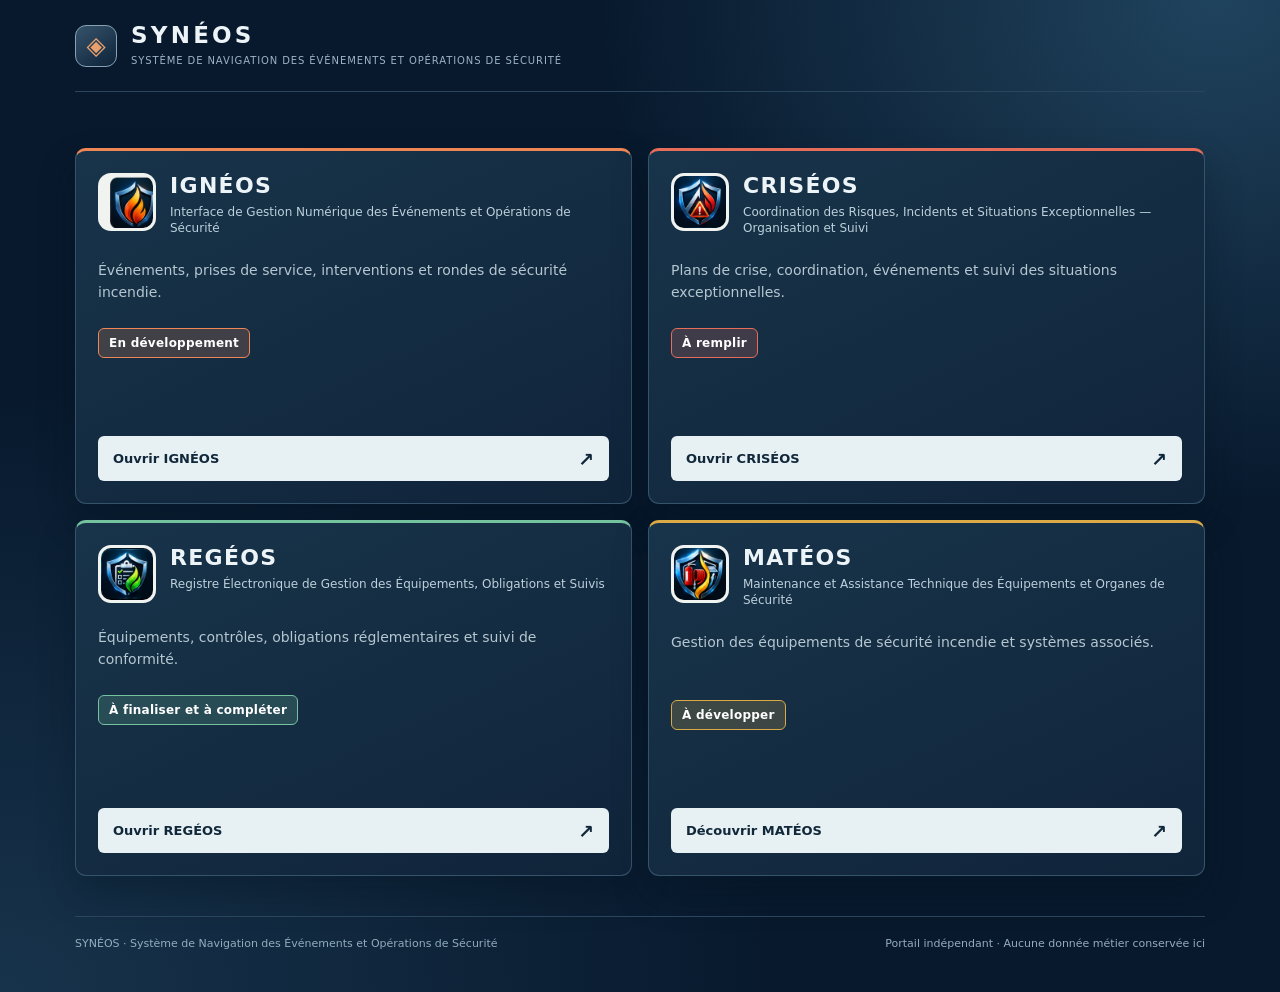
==== index.html @ 16ecd99d "Rendre le portail SYNÉOS installable sur mobile" ====
<!doctype html>
<html lang="fr"><head><meta charset="utf-8"><meta name="viewport" content="width=device-width,initial-scale=1,viewport-fit=cover"><meta name="theme-color" content="#08192d"><meta name="description" content="SYNÉOS, portail de sécurité des applications IGNÉOS, CRISÉOS, REGÉOS et MATÉOS."><title>SYNÉOS — Portail de sécurité</title><link rel="icon" type="image/png" sizes="32x32" href="/favicon-32.png?v=1"><link rel="icon" type="image/svg+xml" href="/favicon.svg?v=1"><link rel="manifest" href="/manifest.webmanifest"><link rel="apple-touch-icon" href="/icon-192.png"><meta name="apple-mobile-web-app-capable" content="yes"><meta name="apple-mobile-web-app-status-bar-style" content="black-translucent"><link rel="stylesheet" href="/mobile.css">
<style>
:root{font-family:Inter,ui-sans-serif,system-ui,"Segoe UI",sans-serif;color-scheme:dark;color:#edf4f8;background:#08192d}*{box-sizing:border-box}body{margin:0;min-height:100vh;background:radial-gradient(ellipse at 95% 0%,#20435d,transparent 36%),radial-gradient(ellipse at 0% 100%,#17334b,transparent 43%),#08192d}a{color:inherit;text-decoration:none}button,a{-webkit-tap-highlight-color:transparent}.shell{max-width:1190px;margin:auto;padding:0 30px 42px}header{min-height:92px;display:flex;justify-content:space-between;align-items:center;border-bottom:1px solid #29465c;gap:18px}.brand{display:flex;align-items:center;gap:14px}.mark{width:42px;height:42px;display:grid;place-items:center;border:1px solid #87a2b3;border-radius:11px;background:linear-gradient(145deg,#36536b,#0d2339);font-size:25px;color:#e9a06d}.brand-name{font-size:23px;font-weight:850;letter-spacing:.14em;line-height:1}.brand-sub{font-size:10px;letter-spacing:.09em;text-transform:uppercase;color:#9db4c4;margin-top:7px}.test{font-size:11px;text-transform:uppercase;letter-spacing:.12em;font-weight:800;color:#ffa495;background:#552a32;border:1px solid #a95857;border-radius:5px;padding:8px 11px}main{padding-top:66px}.eyebrow{color:#eea070;letter-spacing:.18em;text-transform:uppercase;font-size:12px;font-weight:800;margin:0 0 16px}h1{font-size:clamp(34px,5vw,58px);line-height:1.08;letter-spacing:-.04em;margin:0}h1 span{color:#afc6d4}.intro{color:#b0c5d0;max-width:680px;line-height:1.6;font-size:16px;margin:20px 0 0}.toolbar{display:flex;align-items:center;justify-content:space-between;flex-wrap:wrap;gap:15px;margin-top:48px;padding-bottom:17px;border-bottom:1px solid #2b4a61}.toolbar strong{font-size:15px}.tools{display:flex;align-items:center;gap:16px;flex-wrap:wrap}#last{color:#9db5c3;font-size:12px}button{font:700 12px inherit;font-size:12px;font-weight:750;cursor:pointer;color:#e2eff5;background:#18344d;border:1px solid #52748b;border-radius:7px;padding:10px 14px}button:hover,button:focus-visible{background:#274962;outline:2px solid #8bb4ca;outline-offset:2px}button:disabled{opacity:.6;cursor:progress}.grid{display:grid;grid-template-columns:repeat(3,minmax(0,1fr));gap:16px;margin-top:22px}.card{display:flex;flex-direction:column;min-height:356px;padding:22px;background:linear-gradient(155deg,#18344a,#10243a);border:1px solid #35536a;border-top:3px solid var(--accent);border-radius:11px;box-shadow:0 18px 36px #03111d55}.card-head{display:flex;align-items:center;gap:14px}.icon{width:58px;height:58px;object-fit:contain;border-radius:13px;background:#f1f3f0;padding:3px}.name{font-size:22px;font-weight:850;letter-spacing:.06em}.kind{font-size:10px;text-transform:uppercase;letter-spacing:.09em;color:#a6bdc9;margin-top:4px}.desc{color:#b5c7d1;line-height:1.55;font-size:14px;margin:24px 0 0;min-height:68px}.status{display:flex;gap:10px;align-items:flex-start;margin-top:auto;padding-top:17px;border-top:1px solid #2d4a5f;min-height:62px;font-size:12px;color:#a9bdc9}.dot{width:9px;height:9px;flex:none;margin-top:4px;border-radius:50%;background:#829ca9}.status[data-state=green] .dot{background:#72d2a0}.status[data-state=orange] .dot{background:#f2b669}.status[data-state=red] .dot{background:#fa7d7a}.status-title{color:#eff6f7;font-weight:800}.status-detail{line-height:1.4;margin-top:3px}.open{display:flex;justify-content:space-between;align-items:center;margin-top:14px;min-height:45px;padding:0 15px;border-radius:6px;background:#e7f0f3;color:#11283a;font-size:13px;font-weight:800}.open:hover,.open:focus-visible{background:white;outline:2px solid var(--accent);outline-offset:2px}.open b{font-size:19px}.note{margin-top:25px;padding:15px 18px;background:#142d42;border-left:3px solid #7997a9;color:#b1c3cf;font-size:12px;line-height:1.55}.note strong{color:#f0f5f7}.overview{width:100%;border-collapse:collapse;margin-top:22px;color:#dceaf0;font-size:12px}.overview caption{text-align:left;font-weight:800;font-size:15px;padding:0 0 12px}.overview th,.overview td{text-align:left;border-bottom:1px solid #36546a;padding:11px 8px}.overview th{color:#9eb9c8;font-weight:700}.overview td[data-state=green]{color:#72d2a0}.overview td[data-state=orange]{color:#f2b669}.overview td[data-state=red]{color:#fa7d7a}.overview td[data-state=unknown]{color:#a9bdc9}@media(max-width:600px){.overview{font-size:10px}.overview th,.overview td{padding:9px 4px}}footer{margin-top:40px;padding-top:20px;border-top:1px solid #2b495f;color:#92adbd;font-size:11px;display:flex;justify-content:space-between;flex-wrap:wrap;gap:9px}@media(max-width:850px){.grid{grid-template-columns:1fr}.card{min-height:0}.desc{min-height:0;margin-bottom:25px}.shell{padding:0 19px 35px}main{padding-top:48px}}@media(max-width:440px){header{min-height:80px}.brand-name{font-size:19px}.brand-sub{font-size:8px}.test{font-size:9px;padding:6px}}
.brand-sub{max-width:540px;white-space:normal;line-height:1.3}main{padding-top:34px}.stage{display:inline-flex;align-items:center;width:max-content;max-width:100%;padding:7px 10px;margin:0 0 18px;border:1px solid var(--accent);border-radius:6px;color:#fff;font-size:12px;font-weight:700;letter-spacing:.02em;background:color-mix(in srgb,var(--accent) 20%,transparent)}.card{display:flex;flex-direction:column}.open{margin-top:auto}.brand-sub{max-width:540px;white-space:normal;line-height:1.3}main{padding-top:34px}@media(min-width:851px){.grid{grid-template-columns:repeat(2,minmax(0,1fr))}}.card-head{align-items:flex-start}.card-head>div{min-width:0}.acronym{font-size:12px;line-height:1.35;color:#bdd0db;margin-top:6px}
.launch-panel[hidden]{display:none!important}.launch-panel{position:fixed;inset:0;z-index:10;display:grid;place-items:center;padding:20px;background:#04121ee8}.launch-card{width:min(440px,100%);padding:26px;border:1px solid #60839a;border-radius:14px;background:#10283d;box-shadow:0 24px 70px #0009}.launch-mark{font-size:29px;color:#efa274}.launch-card h2{font-size:24px;margin:14px 0}.launch-card p{color:#bed0db;line-height:1.55}.launch-actions{display:flex;flex-wrap:wrap;gap:12px;margin-top:22px}.launch-actions a,.launch-actions button{padding:11px 14px;border-radius:7px;border:1px solid #7395a9;background:#173b55;color:#f1f6f8;font-size:13px;font-weight:700}.launch-actions a:hover,.launch-actions button:hover{background:#28536d}
</style></head><body><div class="shell"><header><div class="brand"><div class="mark" aria-hidden="true">◈</div><div><div class="brand-name">SYNÉOS</div><div class="brand-sub">Système de Navigation des Événements et Opérations de Sécurité</div></div></div></header><main><div id="install-bar" class="install-bar" hidden><span id="install-copy"></span><button id="install-button" type="button">Installer SYNÉOS</button><button id="install-close" class="install-close" type="button" aria-label="Fermer">×</button></div><div class="grid">
<section class="card" style="--accent:#ee8655" data-service="igneos"><div class="card-head"><img class="icon" src="[data-uri]" alt="Logo IGNÉOS"><div><div class="name">IGNÉOS</div><div class="acronym">Interface de Gestion Numérique des Événements et Opérations de Sécurité</div></div></div><p class="desc">Événements, prises de service, interventions et rondes de sécurité incendie.</p><div class="stage">En développement</div><a class="open" href="https://main-courante-web.onrender.com/" data-mobile-href="https://main-courante-web.onrender.com/terrain" target="_blank" rel="noopener noreferrer"><span>Ouvrir IGNÉOS</span><b aria-hidden="true">↗</b></a></section>
<section class="card" style="--accent:#e56d59" data-service="criseos"><div class="card-head"><img class="icon" src="[data-uri]" alt="Logo CRISÉOS"><div><div class="name">CRISÉOS</div><div class="acronym">Coordination des Risques, Incidents et Situations Exceptionnelles — Organisation et Suivi</div></div></div><p class="desc">Plans de crise, coordination, événements et suivi des situations exceptionnelles.</p><div class="stage">À remplir</div><a class="open" href="https://plan-de-crise-web.onrender.com/" target="_blank" rel="noopener noreferrer"><span>Ouvrir CRISÉOS</span><b aria-hidden="true">↗</b></a></section>
<section class="card" style="--accent:#75c29f" data-service="regeos"><div class="card-head"><img class="icon" src="[data-uri]" alt="Logo REGÉOS"><div><div class="name">REGÉOS</div><div class="acronym">Registre Électronique de Gestion des Équipements, Obligations et Suivis</div></div></div><p class="desc">Équipements, contrôles, obligations réglementaires et suivi de conformité.</p><div class="stage">À finaliser et à compléter</div><a class="open" href="https://registre-de-securite-web.onrender.com/" data-mobile-href="https://registre-de-securite-web.onrender.com/mobile.html" target="_blank" rel="noopener noreferrer"><span>Ouvrir REGÉOS</span><b aria-hidden="true">↗</b></a></section>
<section class="card" style="--accent:#dba946" data-service="mateos"><div class="card-head"><img class="icon" src="[data-uri]" alt="Logo MATÉOS"><div><div class="name">MATÉOS</div><div class="acronym">Maintenance et Assistance Technique des Équipements et Organes de Sécurité</div></div></div><p class="desc">Gestion des équipements de sécurité incendie et systèmes associés.</p><div class="stage">À développer</div><a class="open" href="/mateos/"><span>Découvrir MATÉOS</span><b aria-hidden="true">↗</b></a></section></div></main><footer><span>SYNÉOS · Système de Navigation des Événements et Opérations de Sécurité</span><span>Portail indépendant · Aucune donnée métier conservée ici</span></footer></div>

<div id="launch-panel" class="launch-panel" hidden><div class="launch-card" role="dialog" aria-modal="true" aria-labelledby="launch-title"><div class="launch-mark" aria-hidden="true">◈</div><h2 id="launch-title">Ouverture de l’application</h2><p id="launch-message" role="status">Vérification du service…</p><div class="launch-actions"><button id="launch-cancel" type="button">Annuler</button><a id="launch-direct" href="#">Ouvrir directement</a></div></div></div><script src="/launch.js" defer></script><script src="/install.js" defer></script>
</body></html>
---- mobile.css ----
@media (max-width: 700px) {
  html { scroll-behavior: smooth; }
  body { min-width: 0; }
  .shell { padding: env(safe-area-inset-top) max(16px, env(safe-area-inset-right)) calc(24px + env(safe-area-inset-bottom)) max(16px, env(safe-area-inset-left)); }
  header { min-height: 82px; }
  .brand, .brand > div:last-child, .card-head > div { min-width: 0; }
  .brand-sub, .acronym, .desc { overflow-wrap: anywhere; }
  .mark { flex: none; }
  .brand-sub { font-size: 10px; letter-spacing: .01em; text-transform: none; }
  main { padding-top: 22px; }
  .grid { display: grid; grid-template-columns: 1fr; gap: 14px; }
  .card { min-width: 0; padding: 18px; min-height: 0; }
  .card-head { gap: 13px; }
  .icon { width: 54px; height: 54px; object-fit: contain; flex: none; }
  .name { font-size: 23px; }
  .acronym { font-size: 12px; line-height: 1.35; }
  .desc { min-height: 0; margin: 12px 0; font-size: 13px; line-height: 1.45; }
  .stage { margin-bottom: 14px; }
  .open { display: flex; align-items: center; justify-content: space-between; min-height: 48px; font-size: 15px; }
  footer { margin-top: 25px; }
}

.install-bar { display: flex; align-items: center; flex-wrap: wrap; gap: 10px; margin: 0 0 20px; padding: 12px 15px; border: 1px solid #4a7089; border-radius: 10px; background: #13314a; color: #e5f1f7; font-size: 13px; line-height: 1.4; }
.install-bar[hidden] { display: none; }
.install-bar button { min-height: 42px; padding: 8px 14px; border: 1px solid #e4ab6c; border-radius: 7px; background: #e4a468; color: #102235; font: inherit; font-weight: 750; cursor: pointer; }
.install-bar .install-close { min-width: 42px; padding: 8px; margin-left: auto; border-color: #648098; background: transparent; color: #e5f1f7; }
@media (max-width: 700px) { .install-bar { align-items: flex-start; } .install-bar span { flex-basis: 100%; } }
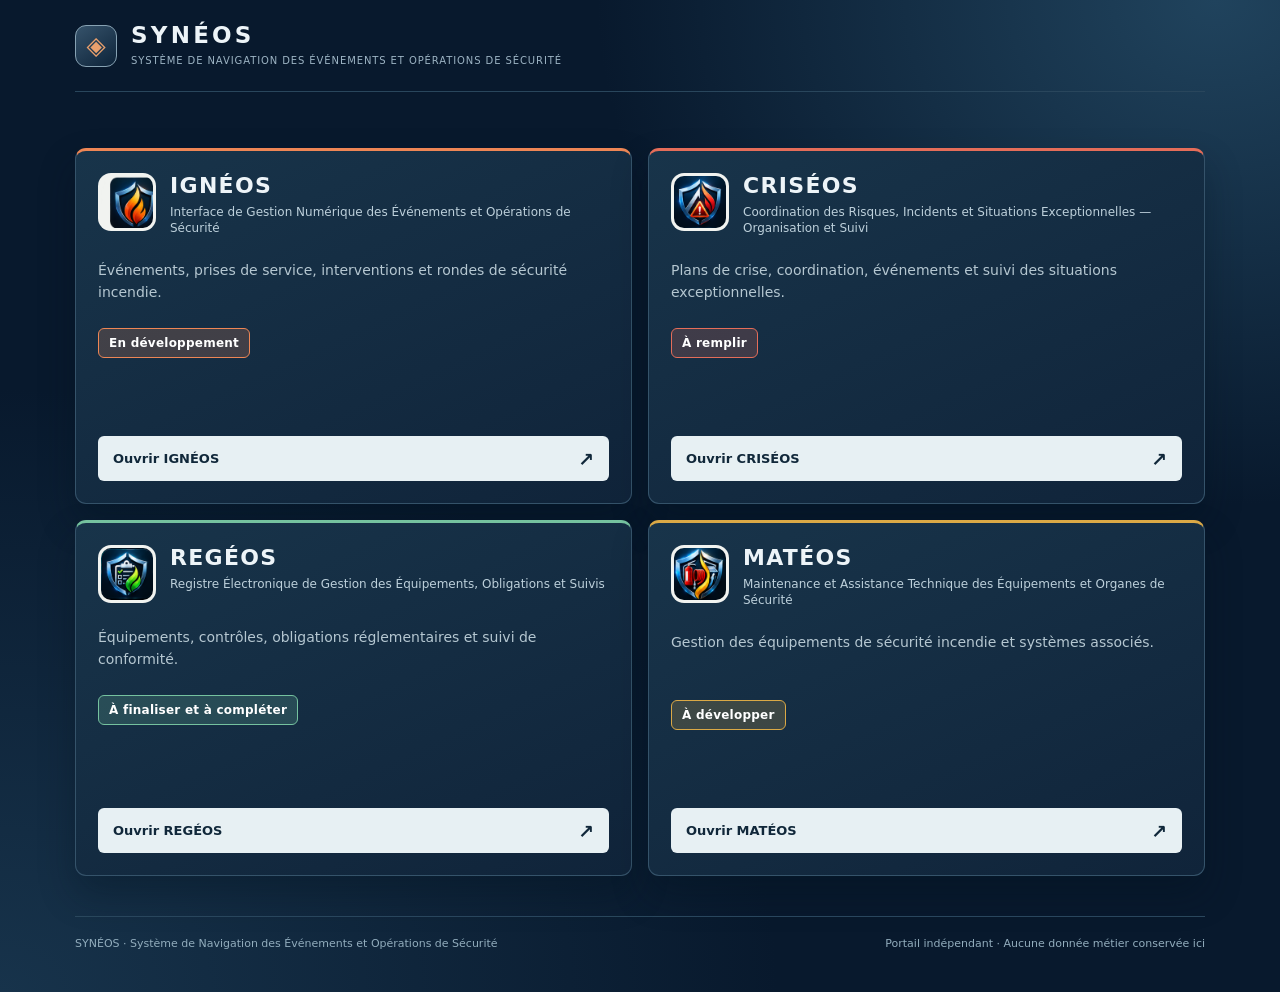
==== commit 55e95bbb: "Bouton MATÉOS : libelle Ouvrir et lien direct vers l'application" ====
--- a/index.html
+++ b/index.html
@@ -1,5 +1,5 @@
 <!doctype html>
-<html lang="fr"><head><meta charset="utf-8"><meta name="viewport" content="width=device-width,initial-scale=1,viewport-fit=cover"><meta name="theme-color" content="#08192d"><meta name="description" content="SYNÉOS, portail de sécurité des applications IGNÉOS, CRISÉOS, REGÉOS et MATÉOS."><title>SYNÉOS — Portail de sécurité</title><link rel="icon" type="image/png" sizes="32x32" href="/favicon-32.png?v=1"><link rel="icon" type="image/svg+xml" href="/favicon.svg?v=1"><link rel="manifest" href="/manifest.webmanifest"><link rel="apple-touch-icon" href="/icon-192.png"><meta name="apple-mobile-web-app-capable" content="yes"><meta name="apple-mobile-web-app-status-bar-style" content="black-translucent"><link rel="stylesheet" href="/mobile.css">
+<html lang="fr"><head><meta charset="utf-8"><meta name="viewport" content="width=device-width,initial-scale=1,viewport-fit=cover"><meta name="theme-color" content="#08192d"><meta name="description" content="SYNÉOS, portail de sécurité des applications IGNÉOS, CRISÉOS, REGÉOS et MATÉOS."><title>SYNÉOS — Portail de sécurité</title><link rel="icon" type="image/png" sizes="32x32" href="/favicon-32.png?v=1"><link rel="icon" type="image/svg+xml" href="/favicon.svg?v=1"><link rel="manifest" href="/manifest.json?v=4"><link rel="apple-touch-icon" sizes="180x180" href="/syneos-touch-20261014.png"><link rel="apple-touch-icon-precomposed" href="/syneos-touch-20261014.png"><meta name="apple-mobile-web-app-title" content="SYNÉOS"><meta name="apple-mobile-web-app-capable" content="yes"><meta name="apple-mobile-web-app-status-bar-style" content="black-translucent"><link rel="stylesheet" href="/mobile.css">
 <style>
 :root{font-family:Inter,ui-sans-serif,system-ui,"Segoe UI",sans-serif;color-scheme:dark;color:#edf4f8;background:#08192d}*{box-sizing:border-box}body{margin:0;min-height:100vh;background:radial-gradient(ellipse at 95% 0%,#20435d,transparent 36%),radial-gradient(ellipse at 0% 100%,#17334b,transparent 43%),#08192d}a{color:inherit;text-decoration:none}button,a{-webkit-tap-highlight-color:transparent}.shell{max-width:1190px;margin:auto;padding:0 30px 42px}header{min-height:92px;display:flex;justify-content:space-between;align-items:center;border-bottom:1px solid #29465c;gap:18px}.brand{display:flex;align-items:center;gap:14px}.mark{width:42px;height:42px;display:grid;place-items:center;border:1px solid #87a2b3;border-radius:11px;background:linear-gradient(145deg,#36536b,#0d2339);font-size:25px;color:#e9a06d}.brand-name{font-size:23px;font-weight:850;letter-spacing:.14em;line-height:1}.brand-sub{font-size:10px;letter-spacing:.09em;text-transform:uppercase;color:#9db4c4;margin-top:7px}.test{font-size:11px;text-transform:uppercase;letter-spacing:.12em;font-weight:800;color:#ffa495;background:#552a32;border:1px solid #a95857;border-radius:5px;padding:8px 11px}main{padding-top:66px}.eyebrow{color:#eea070;letter-spacing:.18em;text-transform:uppercase;font-size:12px;font-weight:800;margin:0 0 16px}h1{font-size:clamp(34px,5vw,58px);line-height:1.08;letter-spacing:-.04em;margin:0}h1 span{color:#afc6d4}.intro{color:#b0c5d0;max-width:680px;line-height:1.6;font-size:16px;margin:20px 0 0}.toolbar{display:flex;align-items:center;justify-content:space-between;flex-wrap:wrap;gap:15px;margin-top:48px;padding-bottom:17px;border-bottom:1px solid #2b4a61}.toolbar strong{font-size:15px}.tools{display:flex;align-items:center;gap:16px;flex-wrap:wrap}#last{color:#9db5c3;font-size:12px}button{font:700 12px inherit;font-size:12px;font-weight:750;cursor:pointer;color:#e2eff5;background:#18344d;border:1px solid #52748b;border-radius:7px;padding:10px 14px}button:hover,button:focus-visible{background:#274962;outline:2px solid #8bb4ca;outline-offset:2px}button:disabled{opacity:.6;cursor:progress}.grid{display:grid;grid-template-columns:repeat(3,minmax(0,1fr));gap:16px;margin-top:22px}.card{display:flex;flex-direction:column;min-height:356px;padding:22px;background:linear-gradient(155deg,#18344a,#10243a);border:1px solid #35536a;border-top:3px solid var(--accent);border-radius:11px;box-shadow:0 18px 36px #03111d55}.card-head{display:flex;align-items:center;gap:14px}.icon{width:58px;height:58px;object-fit:contain;border-radius:13px;background:#f1f3f0;padding:3px}.name{font-size:22px;font-weight:850;letter-spacing:.06em}.kind{font-size:10px;text-transform:uppercase;letter-spacing:.09em;color:#a6bdc9;margin-top:4px}.desc{color:#b5c7d1;line-height:1.55;font-size:14px;margin:24px 0 0;min-height:68px}.status{display:flex;gap:10px;align-items:flex-start;margin-top:auto;padding-top:17px;border-top:1px solid #2d4a5f;min-height:62px;font-size:12px;color:#a9bdc9}.dot{width:9px;height:9px;flex:none;margin-top:4px;border-radius:50%;background:#829ca9}.status[data-state=green] .dot{background:#72d2a0}.status[data-state=orange] .dot{background:#f2b669}.status[data-state=red] .dot{background:#fa7d7a}.status-title{color:#eff6f7;font-weight:800}.status-detail{line-height:1.4;margin-top:3px}.open{display:flex;justify-content:space-between;align-items:center;margin-top:14px;min-height:45px;padding:0 15px;border-radius:6px;background:#e7f0f3;color:#11283a;font-size:13px;font-weight:800}.open:hover,.open:focus-visible{background:white;outline:2px solid var(--accent);outline-offset:2px}.open b{font-size:19px}.note{margin-top:25px;padding:15px 18px;background:#142d42;border-left:3px solid #7997a9;color:#b1c3cf;font-size:12px;line-height:1.55}.note strong{color:#f0f5f7}.overview{width:100%;border-collapse:collapse;margin-top:22px;color:#dceaf0;font-size:12px}.overview caption{text-align:left;font-weight:800;font-size:15px;padding:0 0 12px}.overview th,.overview td{text-align:left;border-bottom:1px solid #36546a;padding:11px 8px}.overview th{color:#9eb9c8;font-weight:700}.overview td[data-state=green]{color:#72d2a0}.overview td[data-state=orange]{color:#f2b669}.overview td[data-state=red]{color:#fa7d7a}.overview td[data-state=unknown]{color:#a9bdc9}@media(max-width:600px){.overview{font-size:10px}.overview th,.overview td{padding:9px 4px}}footer{margin-top:40px;padding-top:20px;border-top:1px solid #2b495f;color:#92adbd;font-size:11px;display:flex;justify-content:space-between;flex-wrap:wrap;gap:9px}@media(max-width:850px){.grid{grid-template-columns:1fr}.card{min-height:0}.desc{min-height:0;margin-bottom:25px}.shell{padding:0 19px 35px}main{padding-top:48px}}@media(max-width:440px){header{min-height:80px}.brand-name{font-size:19px}.brand-sub{font-size:8px}.test{font-size:9px;padding:6px}}
 .brand-sub{max-width:540px;white-space:normal;line-height:1.3}main{padding-top:34px}.stage{display:inline-flex;align-items:center;width:max-content;max-width:100%;padding:7px 10px;margin:0 0 18px;border:1px solid var(--accent);border-radius:6px;color:#fff;font-size:12px;font-weight:700;letter-spacing:.02em;background:color-mix(in srgb,var(--accent) 20%,transparent)}.card{display:flex;flex-direction:column}.open{margin-top:auto}.brand-sub{max-width:540px;white-space:normal;line-height:1.3}main{padding-top:34px}@media(min-width:851px){.grid{grid-template-columns:repeat(2,minmax(0,1fr))}}.card-head{align-items:flex-start}.card-head>div{min-width:0}.acronym{font-size:12px;line-height:1.35;color:#bdd0db;margin-top:6px}
@@ -8,7 +8,7 @@
 <section class="card" style="--accent:#ee8655" data-service="igneos"><div class="card-head"><img class="icon" src="[data-uri]" alt="Logo IGNÉOS"><div><div class="name">IGNÉOS</div><div class="acronym">Interface de Gestion Numérique des Événements et Opérations de Sécurité</div></div></div><p class="desc">Événements, prises de service, interventions et rondes de sécurité incendie.</p><div class="stage">En développement</div><a class="open" href="https://main-courante-web.onrender.com/" data-mobile-href="https://main-courante-web.onrender.com/terrain" target="_blank" rel="noopener noreferrer"><span>Ouvrir IGNÉOS</span><b aria-hidden="true">↗</b></a></section>
 <section class="card" style="--accent:#e56d59" data-service="criseos"><div class="card-head"><img class="icon" src="[data-uri]" alt="Logo CRISÉOS"><div><div class="name">CRISÉOS</div><div class="acronym">Coordination des Risques, Incidents et Situations Exceptionnelles — Organisation et Suivi</div></div></div><p class="desc">Plans de crise, coordination, événements et suivi des situations exceptionnelles.</p><div class="stage">À remplir</div><a class="open" href="https://plan-de-crise-web.onrender.com/" target="_blank" rel="noopener noreferrer"><span>Ouvrir CRISÉOS</span><b aria-hidden="true">↗</b></a></section>
 <section class="card" style="--accent:#75c29f" data-service="regeos"><div class="card-head"><img class="icon" src="[data-uri]" alt="Logo REGÉOS"><div><div class="name">REGÉOS</div><div class="acronym">Registre Électronique de Gestion des Équipements, Obligations et Suivis</div></div></div><p class="desc">Équipements, contrôles, obligations réglementaires et suivi de conformité.</p><div class="stage">À finaliser et à compléter</div><a class="open" href="https://registre-de-securite-web.onrender.com/" data-mobile-href="https://registre-de-securite-web.onrender.com/mobile.html" target="_blank" rel="noopener noreferrer"><span>Ouvrir REGÉOS</span><b aria-hidden="true">↗</b></a></section>
-<section class="card" style="--accent:#dba946" data-service="mateos"><div class="card-head"><img class="icon" src="[data-uri]" alt="Logo MATÉOS"><div><div class="name">MATÉOS</div><div class="acronym">Maintenance et Assistance Technique des Équipements et Organes de Sécurité</div></div></div><p class="desc">Gestion des équipements de sécurité incendie et systèmes associés.</p><div class="stage">À développer</div><a class="open" href="/mateos/"><span>Découvrir MATÉOS</span><b aria-hidden="true">↗</b></a></section></div></main><footer><span>SYNÉOS · Système de Navigation des Événements et Opérations de Sécurité</span><span>Portail indépendant · Aucune donnée métier conservée ici</span></footer></div>
+<section class="card" style="--accent:#dba946" data-service="mateos"><div class="card-head"><img class="icon" src="[data-uri]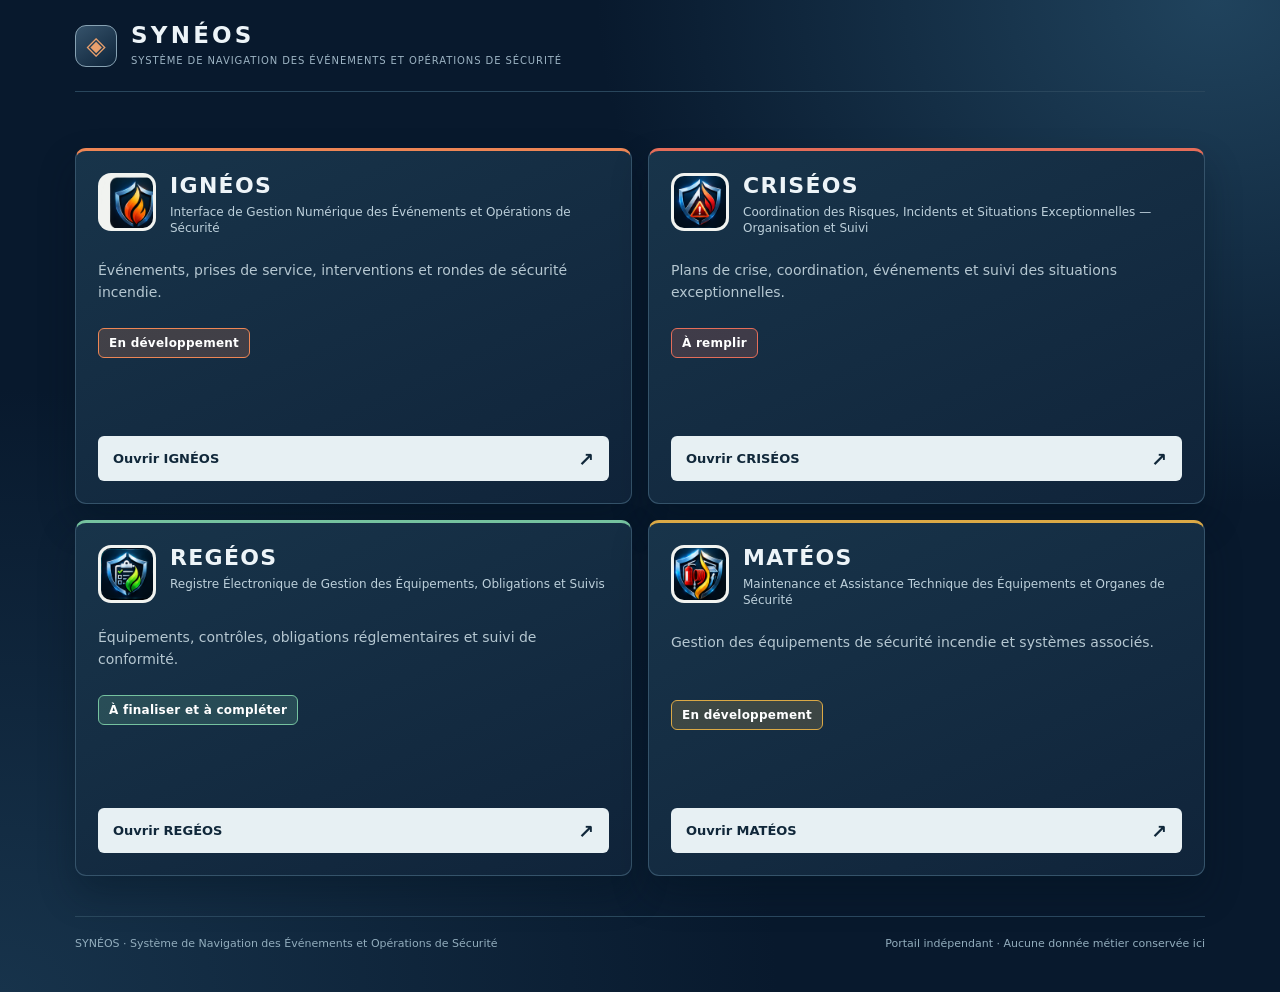
==== commit 5214b425: "Carte MATÉOS : badge En développement" ====
--- a/index.html
+++ b/index.html
@@ -8,7 +8,7 @@
 <section class="card" style="--accent:#ee8655" data-service="igneos"><div class="card-head"><img class="icon" src="[data-uri]" alt="Logo IGNÉOS"><div><div class="name">IGNÉOS</div><div class="acronym">Interface de Gestion Numérique des Événements et Opérations de Sécurité</div></div></div><p class="desc">Événements, prises de service, interventions et rondes de sécurité incendie.</p><div class="stage">En développement</div><a class="open" href="https://main-courante-web.onrender.com/" data-mobile-href="https://main-courante-web.onrender.com/terrain" target="_blank" rel="noopener noreferrer"><span>Ouvrir IGNÉOS</span><b aria-hidden="true">↗</b></a></section>
 <section class="card" style="--accent:#e56d59" data-service="criseos"><div class="card-head"><img class="icon" src="[data-uri]" alt="Logo CRISÉOS"><div><div class="name">CRISÉOS</div><div class="acronym">Coordination des Risques, Incidents et Situations Exceptionnelles — Organisation et Suivi</div></div></div><p class="desc">Plans de crise, coordination, événements et suivi des situations exceptionnelles.</p><div class="stage">À remplir</div><a class="open" href="https://plan-de-crise-web.onrender.com/" target="_blank" rel="noopener noreferrer"><span>Ouvrir CRISÉOS</span><b aria-hidden="true">↗</b></a></section>
 <section class="card" style="--accent:#75c29f" data-service="regeos"><div class="card-head"><img class="icon" src="[data-uri]" alt="Logo REGÉOS"><div><div class="name">REGÉOS</div><div class="acronym">Registre Électronique de Gestion des Équipements, Obligations et Suivis</div></div></div><p class="desc">Équipements, contrôles, obligations réglementaires et suivi de conformité.</p><div class="stage">À finaliser et à compléter</div><a class="open" href="https://registre-de-securite-web.onrender.com/" data-mobile-href="https://registre-de-securite-web.onrender.com/mobile.html" target="_blank" rel="noopener noreferrer"><span>Ouvrir REGÉOS</span><b aria-hidden="true">↗</b></a></section>
-<section class="card" style="--accent:#dba946" data-service="mateos"><div class="card-head"><img class="icon" src="[data-uri]" alt="Logo MATÉOS"><div><div class="name">MATÉOS</div><div class="acronym">Maintenance et Assistance Technique des Équipements et Organes de Sécurité</div></div></div><p class="desc">Gestion des équipements de sécurité incendie et systèmes associés.</p><div class="stage">À développer</div><a class="open" href="https://mateos-web.onrender.com/"><span>Ouvrir MATÉOS</span><b aria-hidden="true">↗</b></a></section></div></main><footer><span>SYNÉOS · Système de Navigation des Événements et Opérations de Sécurité</span><span>Portail indépendant · Aucune donnée métier conservée ici</span></footer></div>
+<section class="card" style="--accent:#dba946" data-service="mateos"><div class="card-head"><img class="icon" src="[data-uri]